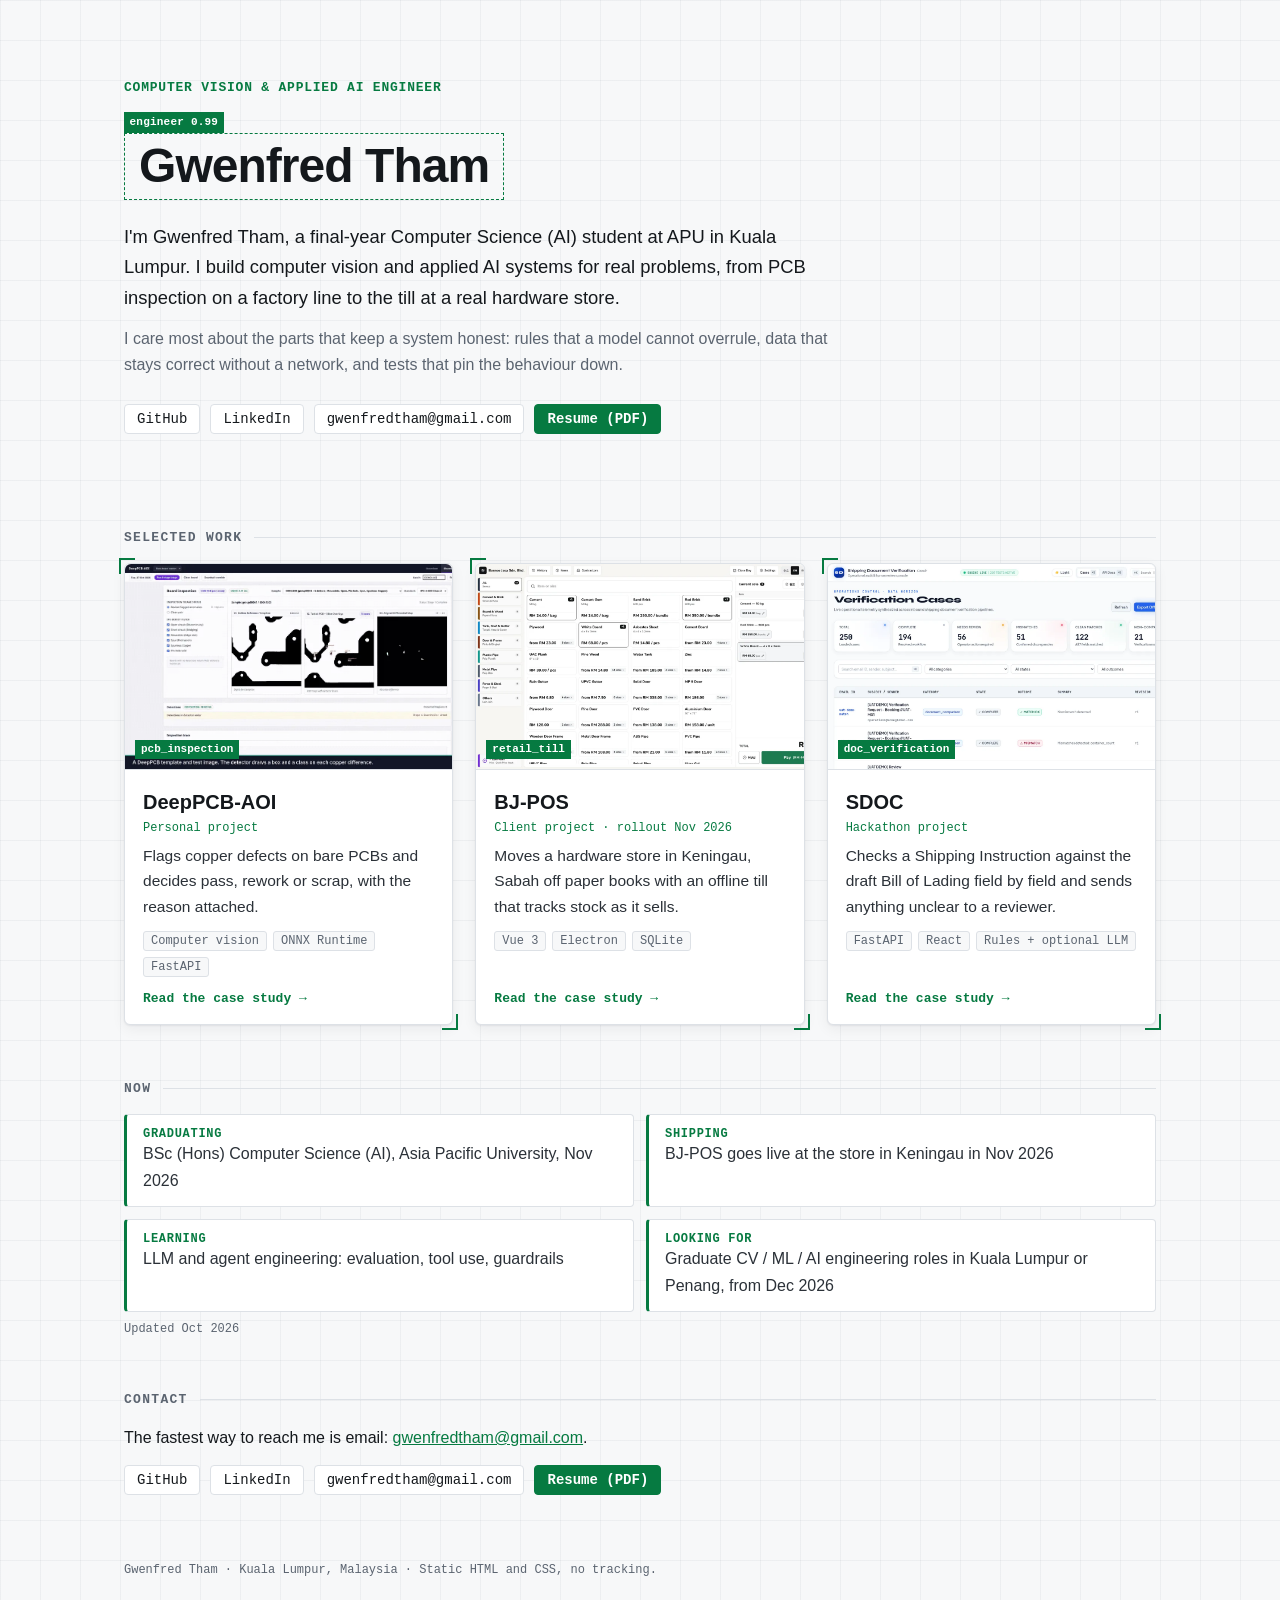
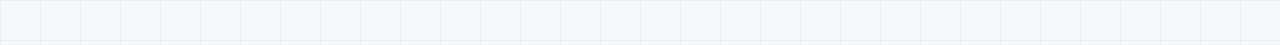
==== index.html @ 83cc3437 "Personal portfolio site" ====
<!doctype html>
<html lang="en">
<head>
<meta charset="utf-8">
<meta name="viewport" content="width=device-width, initial-scale=1">
<title>Gwenfred Tham · Computer vision &amp; applied AI engineer</title>
<meta name="description" content="Gwenfred Tham builds computer vision and applied AI systems: PCB defect inspection, an offline till for a hardware store, and shipping document verification.">
<meta property="og:title" content="Gwenfred Tham · Computer vision &amp; applied AI engineer">
<meta property="og:description" content="Gwenfred Tham builds computer vision and applied AI systems: PCB defect inspection, an offline till for a hardware store, and shipping document verification.">
<meta property="og:image" content="https://tofui03.github.io/assets/bjpos-till.webp">
<link rel="stylesheet" href="site.css">
</head>
<body class="home">
<header class="wrap hero">
  <p class="eyebrow">Computer vision &amp; applied AI engineer</p>
  <h1><span class="box">Gwenfred Tham</span></h1>
  <p class="lede">I'm Gwenfred Tham, a final-year Computer Science (AI) student at APU in Kuala Lumpur. I build computer vision and applied AI systems for real problems, from PCB inspection on a factory line to the till at a real hardware store.</p>
  <p class="lede2">I care most about the parts that keep a system honest: rules that a model cannot overrule, data that stays correct without a network, and tests that pin the behaviour down.</p>
  <nav class="contact" aria-label="Contact"><a href="https://github.com/Tofui03">GitHub</a><a href="https://www.linkedin.com/in/gwenfred-tham-262545183">LinkedIn</a><a href="mailto:gwenfredtham@gmail.com">gwenfredtham@gmail.com</a><a href="assets/Gwenfred_Tham_Resume.pdf" class="resume">Resume (PDF)</a></nav>
</header>
<main class="wrap">
  <section class="projects" aria-labelledby="work">
    <h2 class="sec"><span id="work">Selected work</span></h2>
    <div class="grid">
    <article class="card">
      <a class="card-link" href="projects/deeppcb-aoi.html">
        <figure class="thumb"><span class="det">pcb_inspection</span><img src="assets/deeppcb-boxes.webp" width="960" height="540" loading="lazy" alt="DeepPCB-AOI console showing a golden template, the test board with detector boxes, and the difference map."></figure>
        <div class="card-body">
          
          <h3>DeepPCB-AOI</h3>
          <p class="kind">Personal project</p>
          <p class="what">Flags copper defects on bare PCBs and decides pass, rework or scrap, with the reason attached.</p>
          <ul class="tags"><li>Computer vision</li><li>ONNX Runtime</li><li>FastAPI</li></ul>
          <span class="more">Read the case study</span>
        </div>
      </a>
    </article>
    <article class="card">
      <a class="card-link" href="projects/bj-pos.html">
        <figure class="thumb"><span class="det">retail_till</span><img src="assets/bjpos-till.webp" width="1280" height="720" loading="lazy" alt="BJ-POS till with a product grid of cement, bricks and boards and a cart totalling RM 442.00."></figure>
        <div class="card-body">
          
          <h3>BJ-POS</h3>
          <p class="kind">Client project · rollout Nov 2026</p>
          <p class="what">Moves a hardware store in Keningau, Sabah off paper books with an offline till that tracks stock as it sells.</p>
          <ul class="tags"><li>Vue 3</li><li>Electron</li><li>SQLite</li></ul>
          <span class="more">Read the case study</span>
        </div>
      </a>
    </article>
    <article class="card">
      <a class="card-link" href="projects/sdoc.html">
        <figure class="thumb"><span class="det">doc_verification</span><img src="assets/sdoc-console.webp" width="1280" height="720" loading="lazy" alt="SDOC review console listing shipping verification cases with match, mismatch and needs-review outcomes."></figure>
        <div class="card-body">
          
          <h3>SDOC</h3>
          <p class="kind">Hackathon project</p>
          <p class="what">Checks a Shipping Instruction against the draft Bill of Lading field by field and sends anything unclear to a reviewer.</p>
          <ul class="tags"><li>FastAPI</li><li>React</li><li>Rules + optional LLM</li></ul>
          <span class="more">Read the case study</span>
        </div>
      </a>
    </article>
    </div>
  </section>
  <section class="now" aria-labelledby="now">
    <h2 class="sec"><span id="now">Now</span></h2>
    <ul class="now-list"><li><span class='k'>Graduating</span><span class='v'>BSc (Hons) Computer Science (AI), Asia Pacific University, Nov 2026</span></li><li><span class='k'>Shipping</span><span class='v'>BJ-POS goes live at the store in Keningau in Nov 2026</span></li><li><span class='k'>Learning</span><span class='v'>LLM and agent engineering: evaluation, tool use, guardrails</span></li><li><span class='k'>Looking for</span><span class='v'>Graduate CV / ML / AI engineering roles in Kuala Lumpur or Penang, from Dec 2026</span></li></ul>
    <p class="updated">Updated Oct 2026</p>
  </section>
  <section class="reach" aria-labelledby="contact">
    <h2 class="sec"><span id="contact">Contact</span></h2>
    <p>The fastest way to reach me is email: <a href="mailto:gwenfredtham@gmail.com">gwenfredtham@gmail.com</a>.</p>
    <nav class="contact" aria-label="Contact links"><a href="https://github.com/Tofui03">GitHub</a><a href="https://www.linkedin.com/in/gwenfred-tham-262545183">LinkedIn</a><a href="mailto:gwenfredtham@gmail.com">gwenfredtham@gmail.com</a><a href="assets/Gwenfred_Tham_Resume.pdf" class="resume">Resume (PDF)</a></nav>
  </section>
</main>
<footer class="wrap foot"><p>Gwenfred Tham · Kuala Lumpur, Malaysia · Static HTML and CSS, no tracking.</p></footer>
</body>
</html>
---- site.css ----
/* Site theme: style B, light ("light technical"). Accent #067a41 = 5.4:1 on white, 5.1:1 on --bg (WCAG AA). */
:root{--bg:#f7f8f9;--panel:#ffffff;--ink:#14181c;--body:#2b3138;--muted:#5b6470;--line:#dde1e6;--accent:#067a41;--accent-soft:#e8f3ec;--on-accent:#ffffff;
 --shadow:0 1px 2px rgba(16,24,32,.06),0 4px 14px rgba(16,24,32,.06);
 --mono:ui-monospace,"SFMono-Regular","JetBrains Mono",Menlo,Consolas,monospace}
*{box-sizing:border-box}
body{margin:0;color:var(--ink);font:16px/1.65 -apple-system,BlinkMacSystemFont,"Segoe UI",Roboto,"Helvetica Neue",Arial,sans-serif;
 background-color:var(--bg);
 background-image:linear-gradient(rgba(20,40,60,.045) 1px,transparent 1px),linear-gradient(90deg,rgba(20,40,60,.045) 1px,transparent 1px);
 background-size:40px 40px}
a{color:var(--accent)}
a:focus-visible{outline:2px solid var(--accent);outline-offset:3px}
.wrap{max-width:1080px;margin:0 auto;padding:0 24px}
.hero{padding:80px 24px 40px}
.eyebrow{font:600 13px var(--mono);color:var(--accent);letter-spacing:.06em;text-transform:uppercase;margin:0 0 38px}
h1{font-size:3rem;line-height:1.1;margin:0 0 22px;letter-spacing:-.02em;font-weight:700}
.box{position:relative;display:inline-block;padding:6px 14px;border:1.5px dashed var(--accent)}
.box::before{content:"engineer 0.99";position:absolute;left:-1.5px;top:-22px;font:600 11px/1 var(--mono);background:var(--accent);color:var(--on-accent);padding:5px 6px;letter-spacing:.02em}
.lede{font-size:1.15rem;max-width:44rem;margin:0 0 .8rem;color:var(--ink)}
.lede2{color:var(--muted);max-width:44rem;margin:0 0 1.6rem}
.contact{display:flex;flex-wrap:wrap;gap:10px;align-items:center}
.contact a{font:14px var(--mono);color:var(--ink);text-decoration:none;border:1px solid var(--line);background:var(--panel);padding:6px 12px;border-radius:4px}
.contact a:hover{border-color:var(--accent);color:var(--accent)}
.contact a.resume{background:var(--accent);border-color:var(--accent);color:var(--on-accent);font-weight:600}
.contact a.resume:hover{background:#05663a;color:var(--on-accent)}
.sec{font:600 13px var(--mono);color:var(--muted);text-transform:uppercase;letter-spacing:.1em;margin:56px 0 18px;display:flex;align-items:center;gap:12px}
.sec::after{content:"";flex:1;height:1px;background:var(--line)}
.grid{display:grid;grid-template-columns:repeat(3,1fr);gap:22px}
.card{position:relative;background:var(--panel);border:1px solid var(--line);border-radius:6px;box-shadow:var(--shadow);transition:border-color .15s,box-shadow .15s}
.card::before,.card::after{content:"";position:absolute;width:14px;height:14px;border:2px solid var(--accent);pointer-events:none}
.card::before{top:-6px;left:-6px;border-right:0;border-bottom:0}
.card::after{bottom:-6px;right:-6px;border-left:0;border-top:0}
.card:hover{border-color:var(--accent);box-shadow:0 2px 4px rgba(16,24,32,.08),0 10px 24px rgba(16,24,32,.08)}
.card-link{display:flex;flex-direction:column;height:100%;color:inherit;text-decoration:none}
.thumb{position:relative;margin:0;border-bottom:1px solid var(--line);overflow:hidden;border-radius:6px 6px 0 0;background:#eef0f2}
.thumb img{display:block;width:100%;height:auto;aspect-ratio:16/10;object-fit:cover;object-position:top left}
.det{position:absolute;left:10px;bottom:10px;z-index:1;font:600 11px/1 var(--mono);background:var(--accent);color:var(--on-accent);padding:4px 6px}
.card-body{padding:16px 18px 18px;display:flex;flex-direction:column;flex:1}
.card h3{margin:0;font-size:1.25rem}
.kind{font:12px var(--mono);color:var(--accent);margin:2px 0 8px}
.what{margin:0 0 12px;color:var(--body);font-size:.97rem}
.tags{list-style:none;padding:0;margin:0 0 14px;display:flex;flex-wrap:wrap;gap:6px}
.tags li{font:12px var(--mono);color:var(--muted);background:var(--bg);border:1px solid var(--line);padding:2px 7px;border-radius:3px}
.more{margin-top:auto;font:600 13px var(--mono);color:var(--accent)}
.more::after{content:" \2192"}
.now-list{list-style:none;padding:0;margin:0;display:grid;grid-template-columns:repeat(2,1fr);gap:12px}
.now-list li{background:var(--panel);border:1px solid var(--line);border-left:3px solid var(--accent);padding:12px 16px;border-radius:4px;color:var(--body)}
.now-list .k{display:block;font:600 12px var(--mono);color:var(--accent);text-transform:uppercase;letter-spacing:.06em}
.updated{font:12px var(--mono);color:var(--muted);margin:10px 0 0}
.reach p{margin:0 0 14px}
.foot{padding:56px 24px;font:12px var(--mono);color:var(--muted)}
@media (max-width:900px){.grid{grid-template-columns:1fr 1fr}}
@media (max-width:620px){
 .hero{padding:52px 20px 24px}.wrap{padding-left:20px;padding-right:20px}
 h1{font-size:2.1rem}
 .grid,.now-list{grid-template-columns:1fr}
}
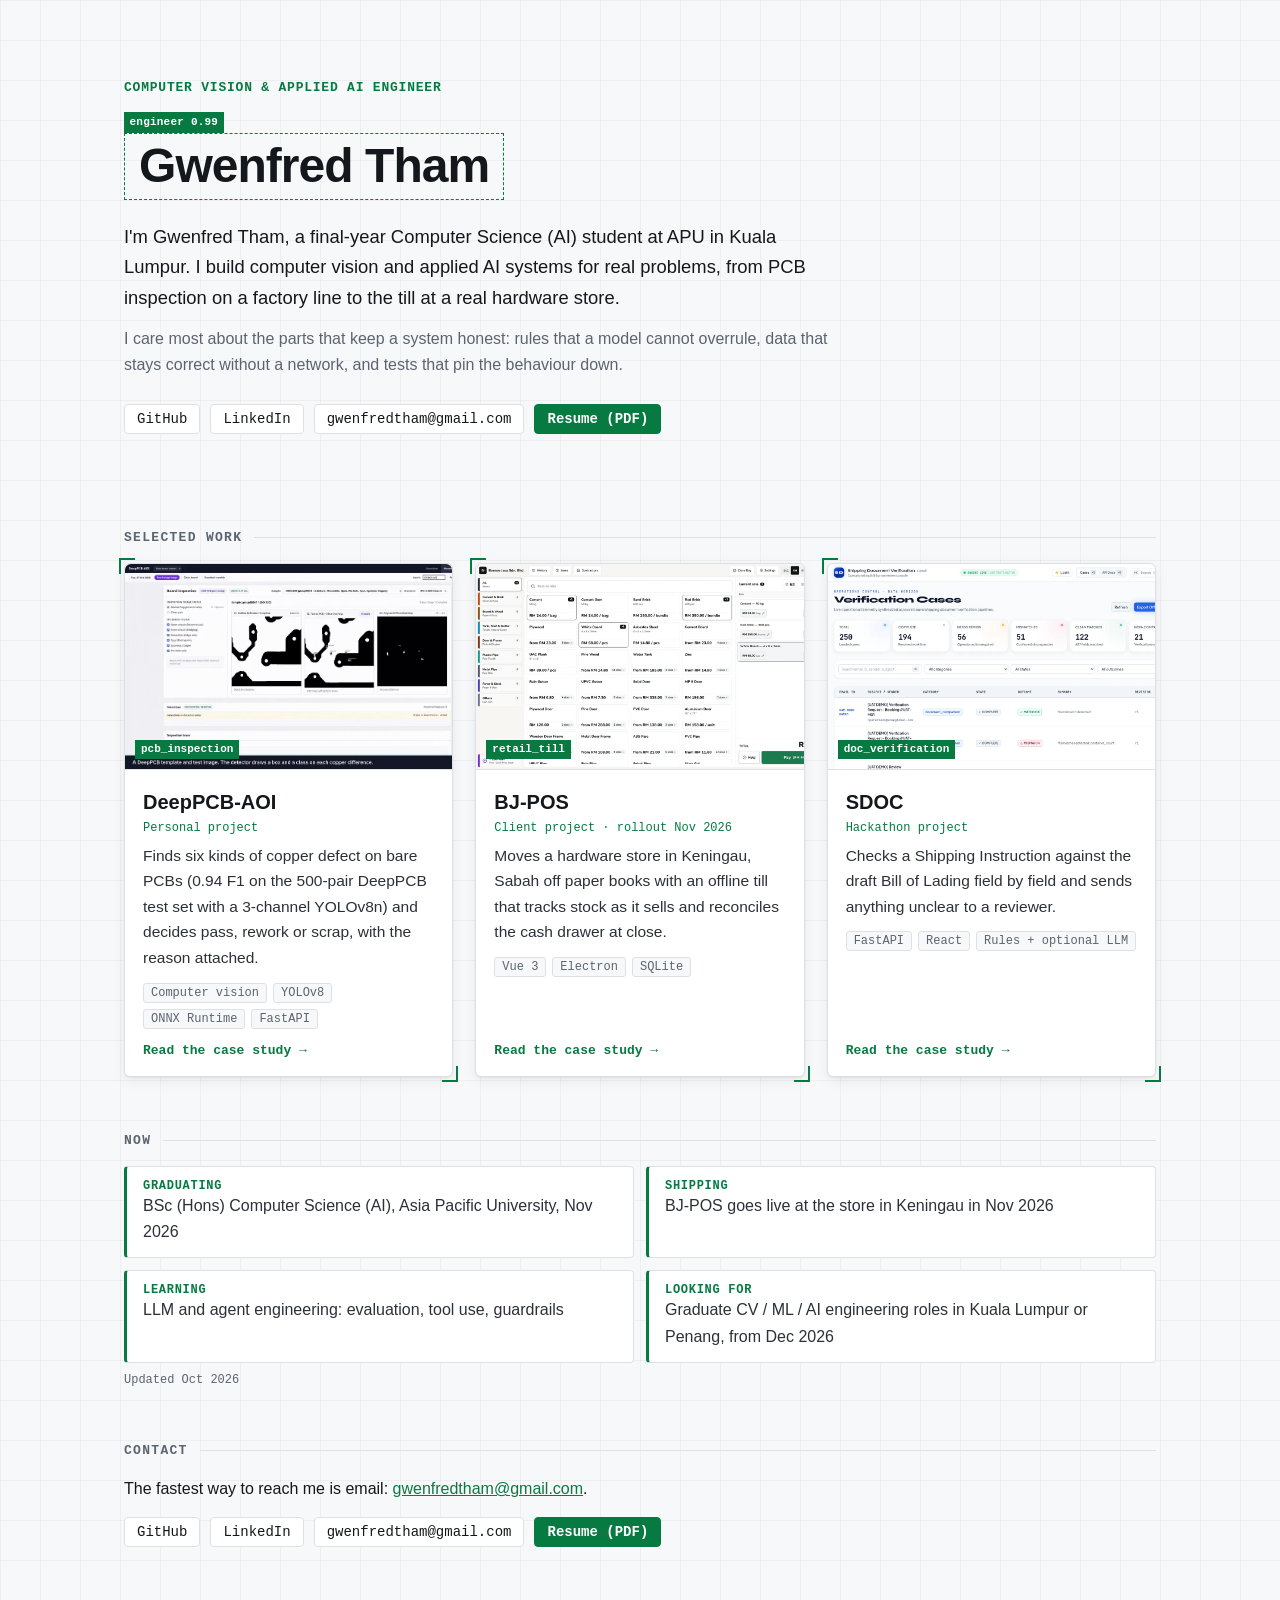
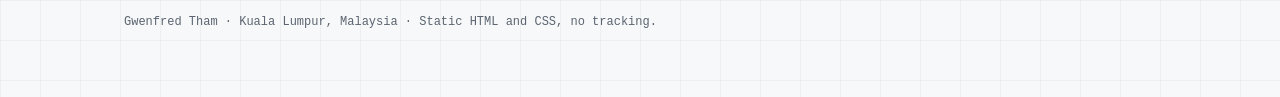
==== commit 92989823: "Update DeepPCB-AOI and BJ-POS: YOLOv8 results, reconciliation, resume v5" ====
--- a/index.html
+++ b/index.html
@@ -29,8 +29,8 @@
           
           <h3>DeepPCB-AOI</h3>
           <p class="kind">Personal project</p>
-          <p class="what">Flags copper defects on bare PCBs and decides pass, rework or scrap, with the reason attached.</p>
-          <ul class="tags"><li>Computer vision</li><li>ONNX Runtime</li><li>FastAPI</li></ul>
+          <p class="what">Finds six kinds of copper defect on bare PCBs (0.94 F1 on the 500-pair DeepPCB test set with a 3-channel YOLOv8n) and decides pass, rework or scrap, with the reason attached.</p>
+          <ul class="tags"><li>Computer vision</li><li>YOLOv8</li><li>ONNX Runtime</li><li>FastAPI</li></ul>
           <span class="more">Read the case study</span>
         </div>
       </a>
@@ -42,7 +42,7 @@
           
           <h3>BJ-POS</h3>
           <p class="kind">Client project · rollout Nov 2026</p>
-          <p class="what">Moves a hardware store in Keningau, Sabah off paper books with an offline till that tracks stock as it sells.</p>
+          <p class="what">Moves a hardware store in Keningau, Sabah off paper books with an offline till that tracks stock as it sells and reconciles the cash drawer at close.</p>
           <ul class="tags"><li>Vue 3</li><li>Electron</li><li>SQLite</li></ul>
           <span class="more">Read the case study</span>
         </div>
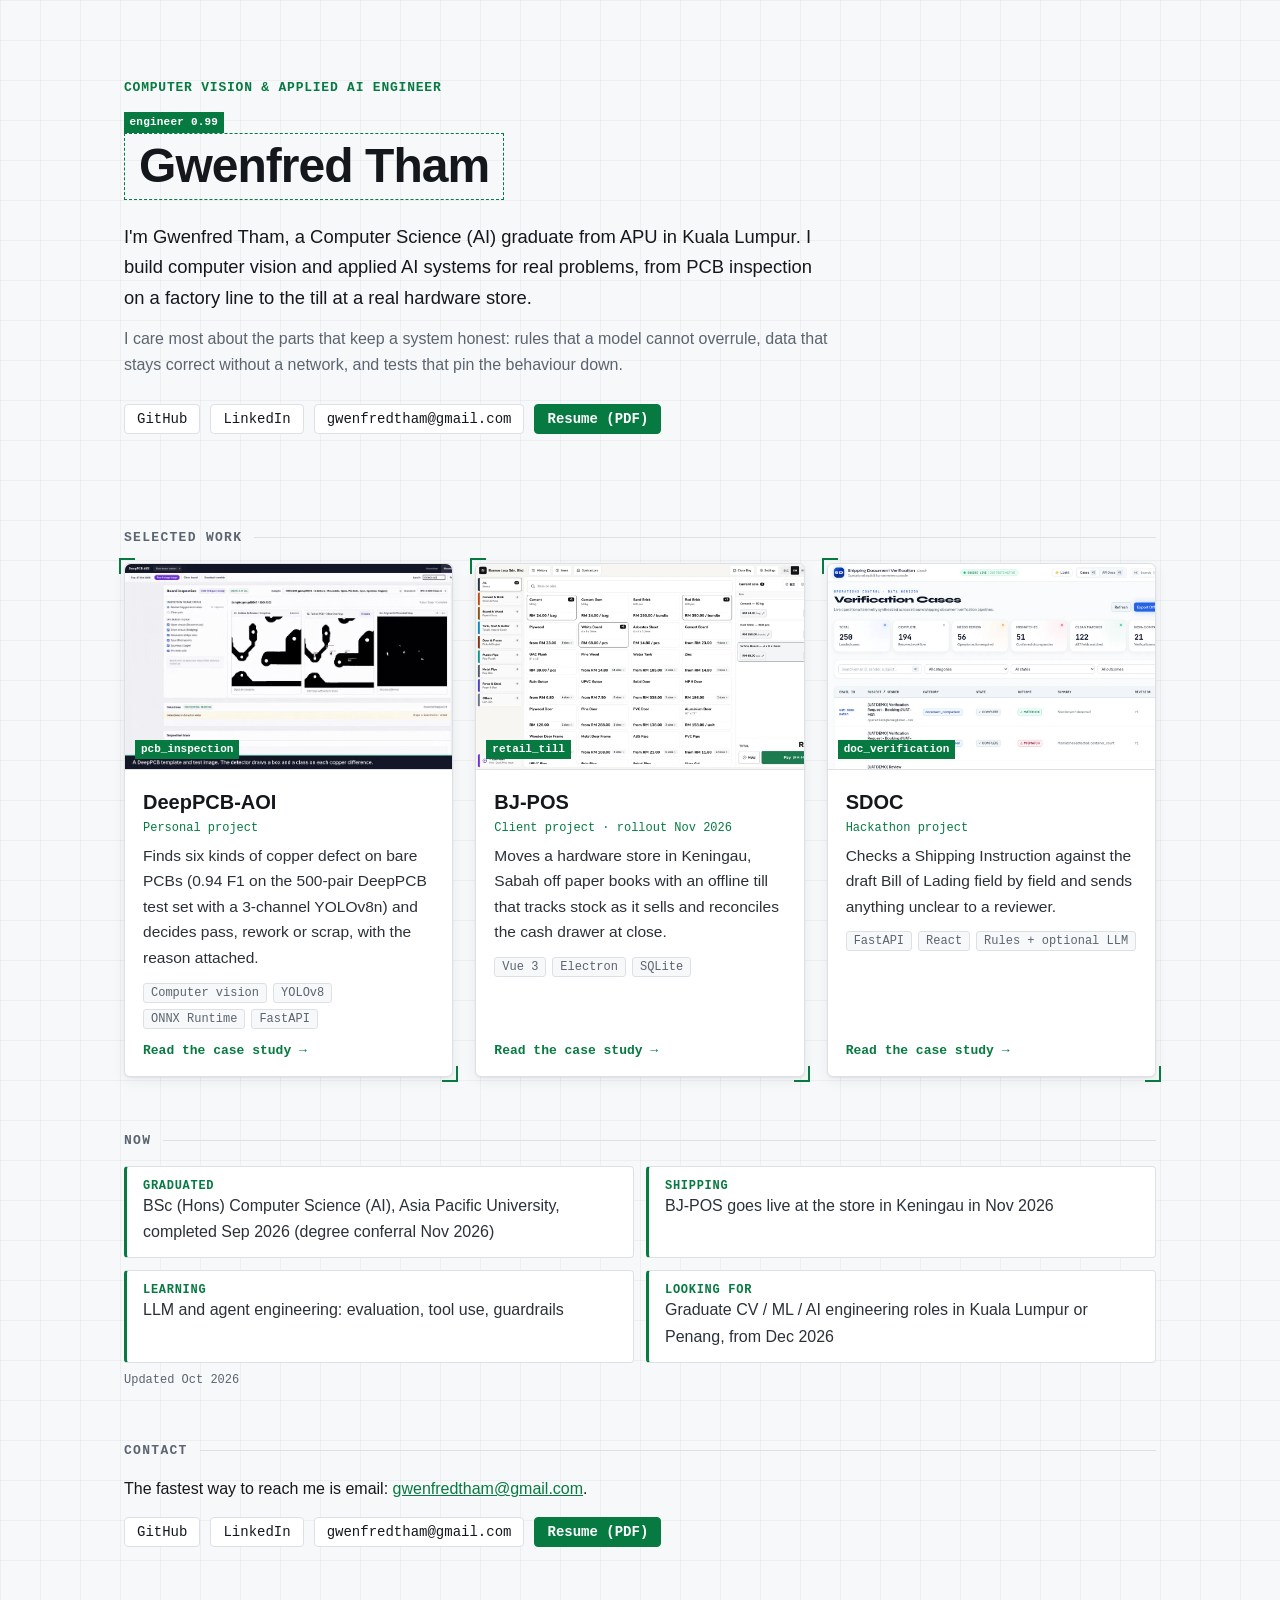
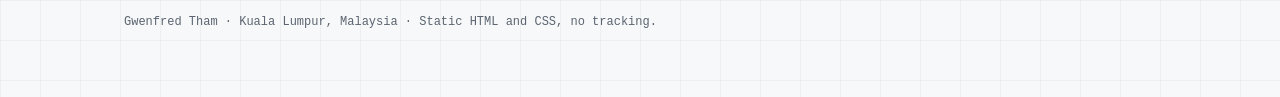
==== commit 77c61caf: "Update graduation status" ====
--- a/index.html
+++ b/index.html
@@ -14,7 +14,7 @@
 <header class="wrap hero">
   <p class="eyebrow">Computer vision &amp; applied AI engineer</p>
   <h1><span class="box">Gwenfred Tham</span></h1>
-  <p class="lede">I'm Gwenfred Tham, a final-year Computer Science (AI) student at APU in Kuala Lumpur. I build computer vision and applied AI systems for real problems, from PCB inspection on a factory line to the till at a real hardware store.</p>
+  <p class="lede">I'm Gwenfred Tham, a Computer Science (AI) graduate from APU in Kuala Lumpur. I build computer vision and applied AI systems for real problems, from PCB inspection on a factory line to the till at a real hardware store.</p>
   <p class="lede2">I care most about the parts that keep a system honest: rules that a model cannot overrule, data that stays correct without a network, and tests that pin the behaviour down.</p>
   <nav class="contact" aria-label="Contact"><a href="https://github.com/Tofui03">GitHub</a><a href="https://www.linkedin.com/in/gwenfred-tham-262545183">LinkedIn</a><a href="mailto:gwenfredtham@gmail.com">gwenfredtham@gmail.com</a><a href="assets/Gwenfred_Tham_Resume.pdf" class="resume">Resume (PDF)</a></nav>
 </header>
@@ -65,7 +65,7 @@
   </section>
   <section class="now" aria-labelledby="now">
     <h2 class="sec"><span id="now">Now</span></h2>
-    <ul class="now-list"><li><span class='k'>Graduating</span><span class='v'>BSc (Hons) Computer Science (AI), Asia Pacific University, Nov 2026</span></li><li><span class='k'>Shipping</span><span class='v'>BJ-POS goes live at the store in Keningau in Nov 2026</span></li><li><span class='k'>Learning</span><span class='v'>LLM and agent engineering: evaluation, tool use, guardrails</span></li><li><span class='k'>Looking for</span><span class='v'>Graduate CV / ML / AI engineering roles in Kuala Lumpur or Penang, from Dec 2026</span></li></ul>
+    <ul class="now-list"><li><span class='k'>Graduated</span><span class='v'>BSc (Hons) Computer Science (AI), Asia Pacific University, completed Sep 2026 (degree conferral Nov 2026)</span></li><li><span class='k'>Shipping</span><span class='v'>BJ-POS goes live at the store in Keningau in Nov 2026</span></li><li><span class='k'>Learning</span><span class='v'>LLM and agent engineering: evaluation, tool use, guardrails</span></li><li><span class='k'>Looking for</span><span class='v'>Graduate CV / ML / AI engineering roles in Kuala Lumpur or Penang, from Dec 2026</span></li></ul>
     <p class="updated">Updated Oct 2026</p>
   </section>
   <section class="reach" aria-labelledby="contact">
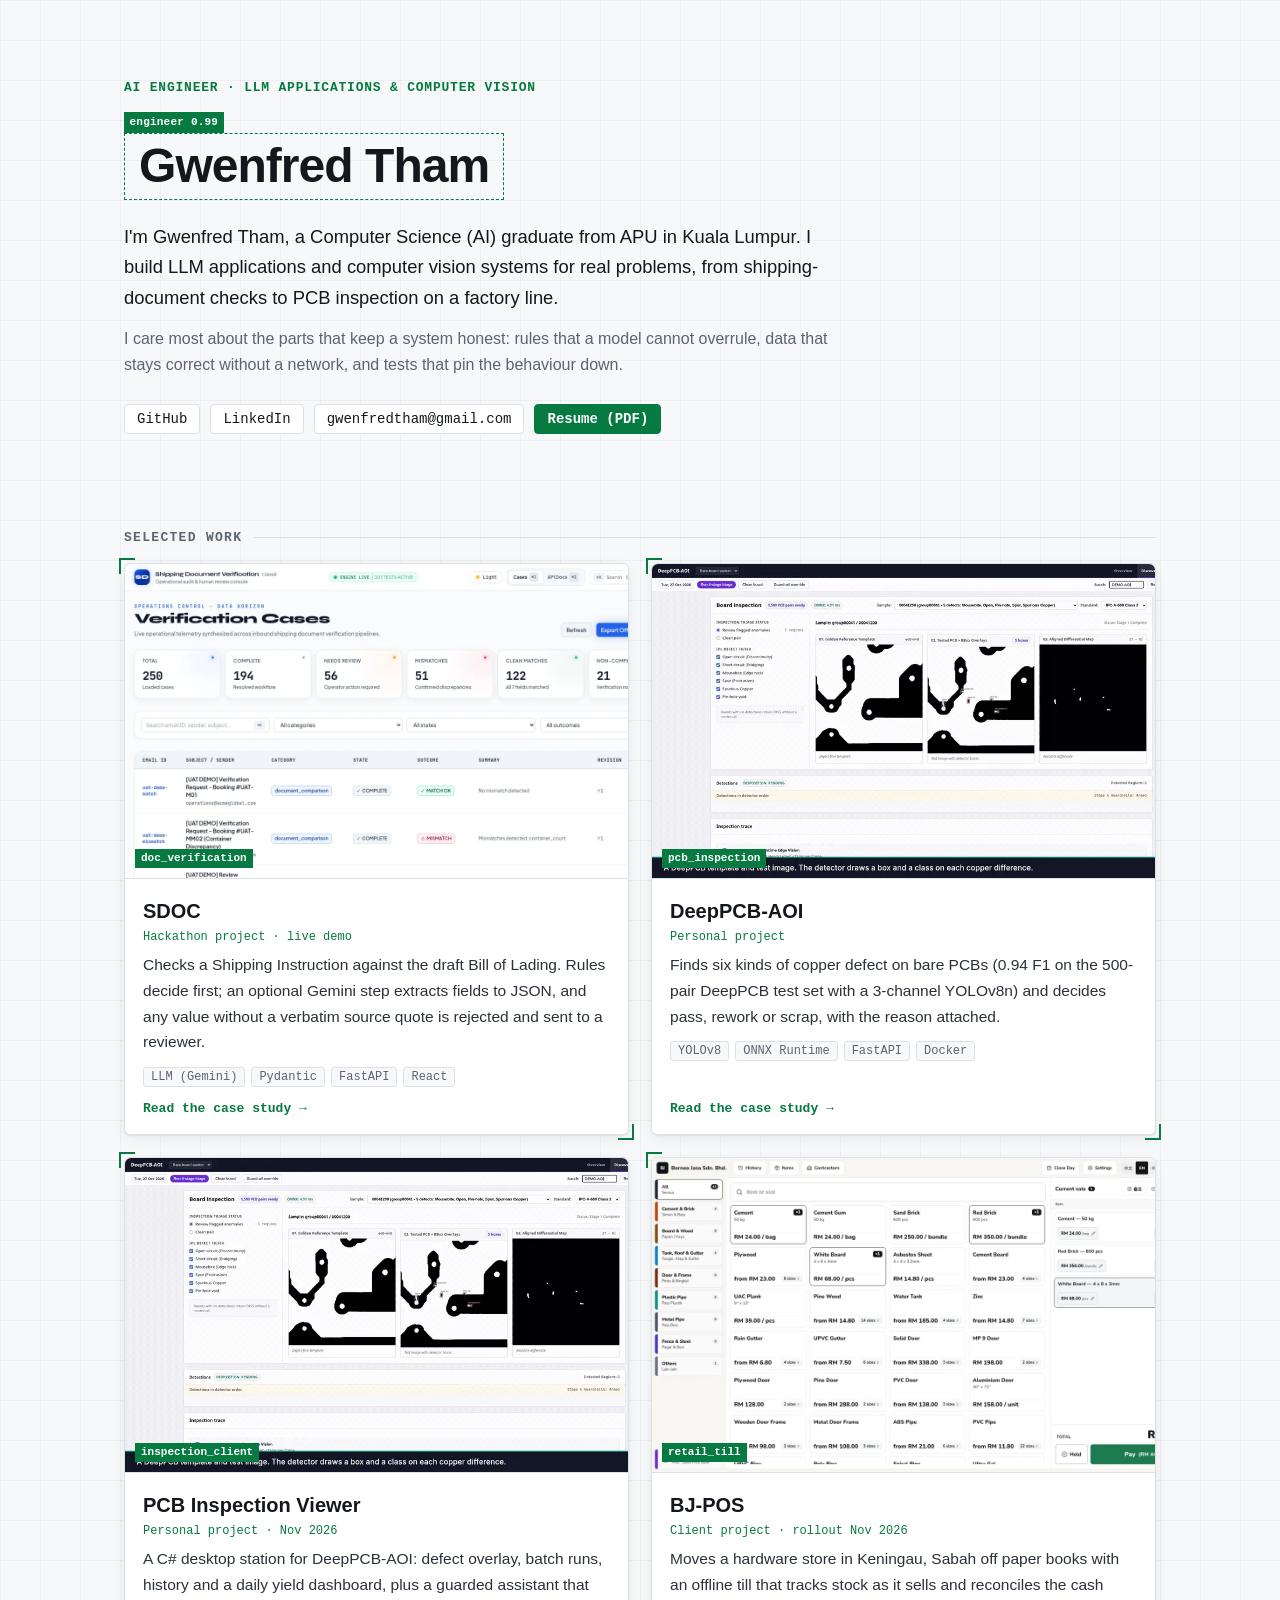
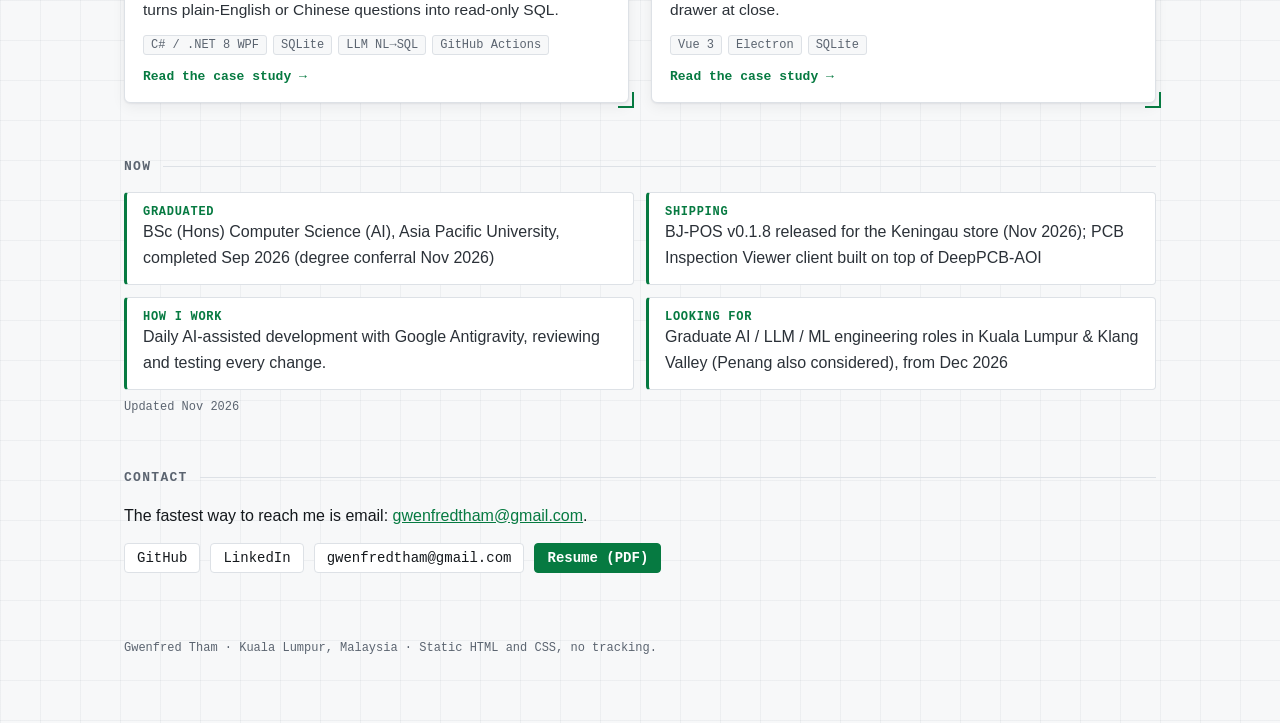
==== commit 553a3b37: "Update the portfolio for LLM work and the PCB Inspection Viewer. Retitle the home page, reorder the " ====
--- a/index.html
+++ b/index.html
@@ -3,18 +3,18 @@
 <head>
 <meta charset="utf-8">
 <meta name="viewport" content="width=device-width, initial-scale=1">
-<title>Gwenfred Tham · Computer vision &amp; applied AI engineer</title>
-<meta name="description" content="Gwenfred Tham builds computer vision and applied AI systems: PCB defect inspection, an offline till for a hardware store, and shipping document verification.">
-<meta property="og:title" content="Gwenfred Tham · Computer vision &amp; applied AI engineer">
-<meta property="og:description" content="Gwenfred Tham builds computer vision and applied AI systems: PCB defect inspection, an offline till for a hardware store, and shipping document verification.">
+<title>Gwenfred Tham · AI engineer · LLM applications &amp; computer vision</title>
+<meta name="description" content="Gwenfred Tham builds tested LLM and computer vision systems: LLM document verification, PCB defect inspection with a 0.94 F1 detector, and a desktop inspection client with guarded natural-language-to-SQL.">
+<meta property="og:title" content="Gwenfred Tham · AI engineer · LLM applications &amp; computer vision">
+<meta property="og:description" content="Gwenfred Tham builds tested LLM and computer vision systems: LLM document verification, PCB defect inspection with a 0.94 F1 detector, and a desktop inspection client with guarded natural-language-to-SQL.">
 <meta property="og:image" content="https://tofui03.github.io/assets/bjpos-till.webp">
 <link rel="stylesheet" href="site.css">
 </head>
 <body class="home">
 <header class="wrap hero">
-  <p class="eyebrow">Computer vision &amp; applied AI engineer</p>
+  <p class="eyebrow">AI engineer · LLM applications &amp; computer vision</p>
   <h1><span class="box">Gwenfred Tham</span></h1>
-  <p class="lede">I'm Gwenfred Tham, a Computer Science (AI) graduate from APU in Kuala Lumpur. I build computer vision and applied AI systems for real problems, from PCB inspection on a factory line to the till at a real hardware store.</p>
+  <p class="lede">I'm Gwenfred Tham, a Computer Science (AI) graduate from APU in Kuala Lumpur. I build LLM applications and computer vision systems for real problems, from shipping-document checks to PCB inspection on a factory line.</p>
   <p class="lede2">I care most about the parts that keep a system honest: rules that a model cannot overrule, data that stays correct without a network, and tests that pin the behaviour down.</p>
   <nav class="contact" aria-label="Contact"><a href="https://github.com/Tofui03">GitHub</a><a href="https://www.linkedin.com/in/gwenfred-tham-262545183">LinkedIn</a><a href="mailto:gwenfredtham@gmail.com">gwenfredtham@gmail.com</a><a href="assets/Gwenfred_Tham_Resume.pdf" class="resume">Resume (PDF)</a></nav>
 </header>
@@ -23,14 +23,37 @@
     <h2 class="sec"><span id="work">Selected work</span></h2>
     <div class="grid">
     <article class="card">
+      <a class="card-link" href="projects/sdoc.html">
+        <figure class="thumb"><span class="det">doc_verification</span><img src="assets/sdoc-console.webp" width="1280" height="720" loading="lazy" alt="SDOC review console listing shipping verification cases with match, mismatch and needs-review outcomes."></figure>
+        <div class="card-body">
+          <h3>SDOC</h3>
+          <p class="kind">Hackathon project · live demo</p>
+          <p class="what">Checks a Shipping Instruction against the draft Bill of Lading. Rules decide first; an optional Gemini step extracts fields to JSON, and any value without a verbatim source quote is rejected and sent to a reviewer.</p>
+          <ul class="tags"><li>LLM (Gemini)</li><li>Pydantic</li><li>FastAPI</li><li>React</li></ul>
+          <span class="more">Read the case study</span>
+        </div>
+      </a>
+    </article>
+    <article class="card">
       <a class="card-link" href="projects/deeppcb-aoi.html">
         <figure class="thumb"><span class="det">pcb_inspection</span><img src="assets/deeppcb-boxes.webp" width="960" height="540" loading="lazy" alt="DeepPCB-AOI console showing a golden template, the test board with detector boxes, and the difference map."></figure>
         <div class="card-body">
-          
           <h3>DeepPCB-AOI</h3>
           <p class="kind">Personal project</p>
           <p class="what">Finds six kinds of copper defect on bare PCBs (0.94 F1 on the 500-pair DeepPCB test set with a 3-channel YOLOv8n) and decides pass, rework or scrap, with the reason attached.</p>
-          <ul class="tags"><li>Computer vision</li><li>YOLOv8</li><li>ONNX Runtime</li><li>FastAPI</li></ul>
+          <ul class="tags"><li>YOLOv8</li><li>ONNX Runtime</li><li>FastAPI</li><li>Docker</li></ul>
+          <span class="more">Read the case study</span>
+        </div>
+      </a>
+    </article>
+    <article class="card">
+      <a class="card-link" href="projects/pcb-inspection-viewer.html">
+        <figure class="thumb"><span class="det">inspection_client</span><img src="assets/deeppcb-boxes.webp" width="960" height="540" loading="lazy" alt="DeepPCB-AOI backend detection output: a golden template, the test board with detector boxes, and the difference map. This is not a screenshot of the PCB Inspection Viewer desktop UI."></figure>
+        <div class="card-body">
+          <h3>PCB Inspection Viewer</h3>
+          <p class="kind">Personal project · Nov 2026</p>
+          <p class="what">A C# desktop station for DeepPCB-AOI: defect overlay, batch runs, history and a daily yield dashboard, plus a guarded assistant that turns plain-English or Chinese questions into read-only SQL.</p>
+          <ul class="tags"><li>C# / .NET 8 WPF</li><li>SQLite</li><li>LLM NL→SQL</li><li>GitHub Actions</li></ul>
           <span class="more">Read the case study</span>
         </div>
       </a>
@@ -39,7 +62,6 @@
       <a class="card-link" href="projects/bj-pos.html">
         <figure class="thumb"><span class="det">retail_till</span><img src="assets/bjpos-till.webp" width="1280" height="720" loading="lazy" alt="BJ-POS till with a product grid of cement, bricks and boards and a cart totalling RM 442.00."></figure>
         <div class="card-body">
-          
           <h3>BJ-POS</h3>
           <p class="kind">Client project · rollout Nov 2026</p>
           <p class="what">Moves a hardware store in Keningau, Sabah off paper books with an offline till that tracks stock as it sells and reconciles the cash drawer at close.</p>
@@ -48,25 +70,12 @@
         </div>
       </a>
     </article>
-    <article class="card">
-      <a class="card-link" href="projects/sdoc.html">
-        <figure class="thumb"><span class="det">doc_verification</span><img src="assets/sdoc-console.webp" width="1280" height="720" loading="lazy" alt="SDOC review console listing shipping verification cases with match, mismatch and needs-review outcomes."></figure>
-        <div class="card-body">
-          
-          <h3>SDOC</h3>
-          <p class="kind">Hackathon project</p>
-          <p class="what">Checks a Shipping Instruction against the draft Bill of Lading field by field and sends anything unclear to a reviewer.</p>
-          <ul class="tags"><li>FastAPI</li><li>React</li><li>Rules + optional LLM</li></ul>
-          <span class="more">Read the case study</span>
-        </div>
-      </a>
-    </article>
     </div>
   </section>
   <section class="now" aria-labelledby="now">
     <h2 class="sec"><span id="now">Now</span></h2>
-    <ul class="now-list"><li><span class='k'>Graduated</span><span class='v'>BSc (Hons) Computer Science (AI), Asia Pacific University, completed Sep 2026 (degree conferral Nov 2026)</span></li><li><span class='k'>Shipping</span><span class='v'>BJ-POS goes live at the store in Keningau in Nov 2026</span></li><li><span class='k'>Learning</span><span class='v'>LLM and agent engineering: evaluation, tool use, guardrails</span></li><li><span class='k'>Looking for</span><span class='v'>Graduate CV / ML / AI engineering roles in Kuala Lumpur or Penang, from Dec 2026</span></li></ul>
-    <p class="updated">Updated Oct 2026</p>
+    <ul class="now-list"><li><span class="k">Graduated</span><span class="v">BSc (Hons) Computer Science (AI), Asia Pacific University, completed Sep 2026 (degree conferral Nov 2026)</span></li><li><span class="k">Shipping</span><span class="v">BJ-POS v0.1.8 released for the Keningau store (Nov 2026); PCB Inspection Viewer client built on top of DeepPCB-AOI</span></li><li><span class="k">How I work</span><span class="v">Daily AI-assisted development with Google Antigravity, reviewing and testing every change.</span></li><li><span class="k">Looking for</span><span class="v">Graduate AI / LLM / ML engineering roles in Kuala Lumpur &amp; Klang Valley (Penang also considered), from Dec 2026</span></li></ul>
+    <p class="updated">Updated Nov 2026</p>
   </section>
   <section class="reach" aria-labelledby="contact">
     <h2 class="sec"><span id="contact">Contact</span></h2>
--- a/site.css
+++ b/site.css
@@ -24,7 +24,7 @@
 .contact a.resume:hover{background:#05663a;color:var(--on-accent)}
 .sec{font:600 13px var(--mono);color:var(--muted);text-transform:uppercase;letter-spacing:.1em;margin:56px 0 18px;display:flex;align-items:center;gap:12px}
 .sec::after{content:"";flex:1;height:1px;background:var(--line)}
-.grid{display:grid;grid-template-columns:repeat(3,1fr);gap:22px}
+.grid{display:grid;grid-template-columns:repeat(2,1fr);gap:22px}
 .card{position:relative;background:var(--panel);border:1px solid var(--line);border-radius:6px;box-shadow:var(--shadow);transition:border-color .15s,box-shadow .15s}
 .card::before,.card::after{content:"";position:absolute;width:14px;height:14px;border:2px solid var(--accent);pointer-events:none}
 .card::before{top:-6px;left:-6px;border-right:0;border-bottom:0}
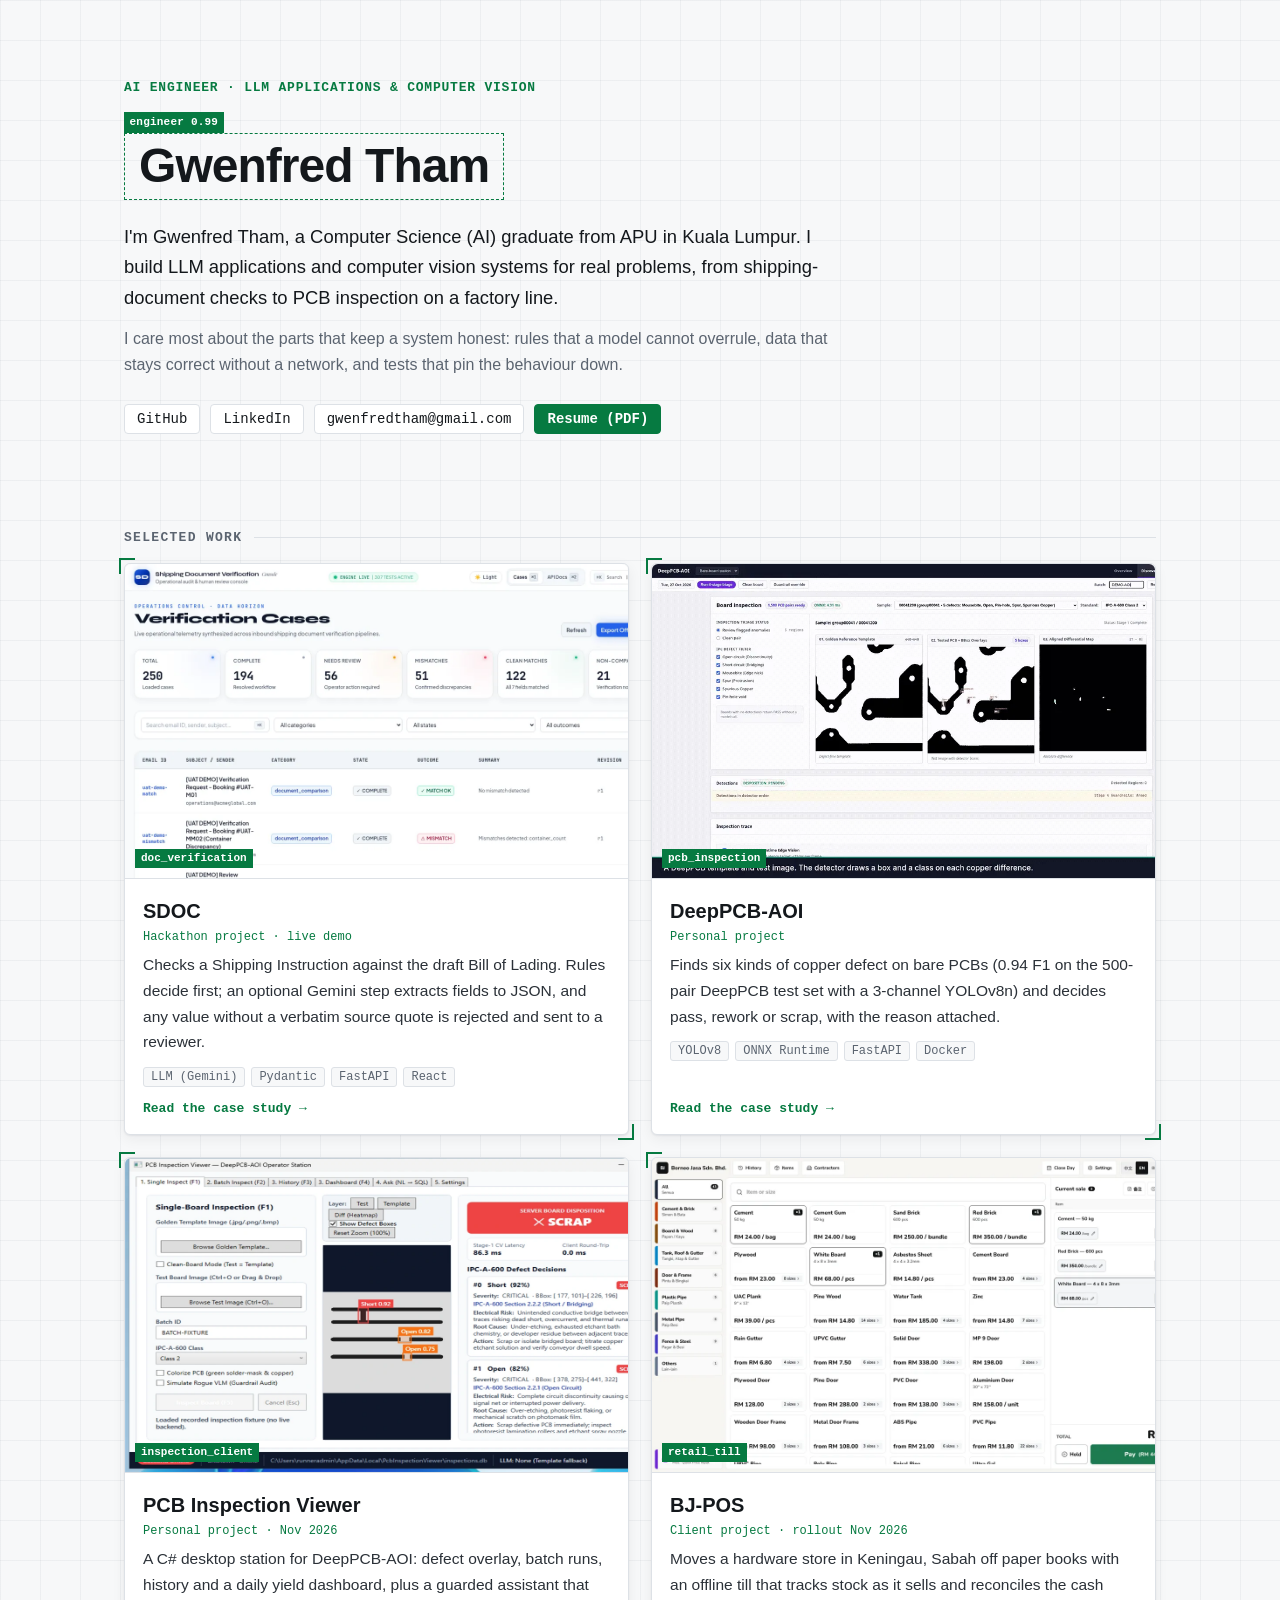
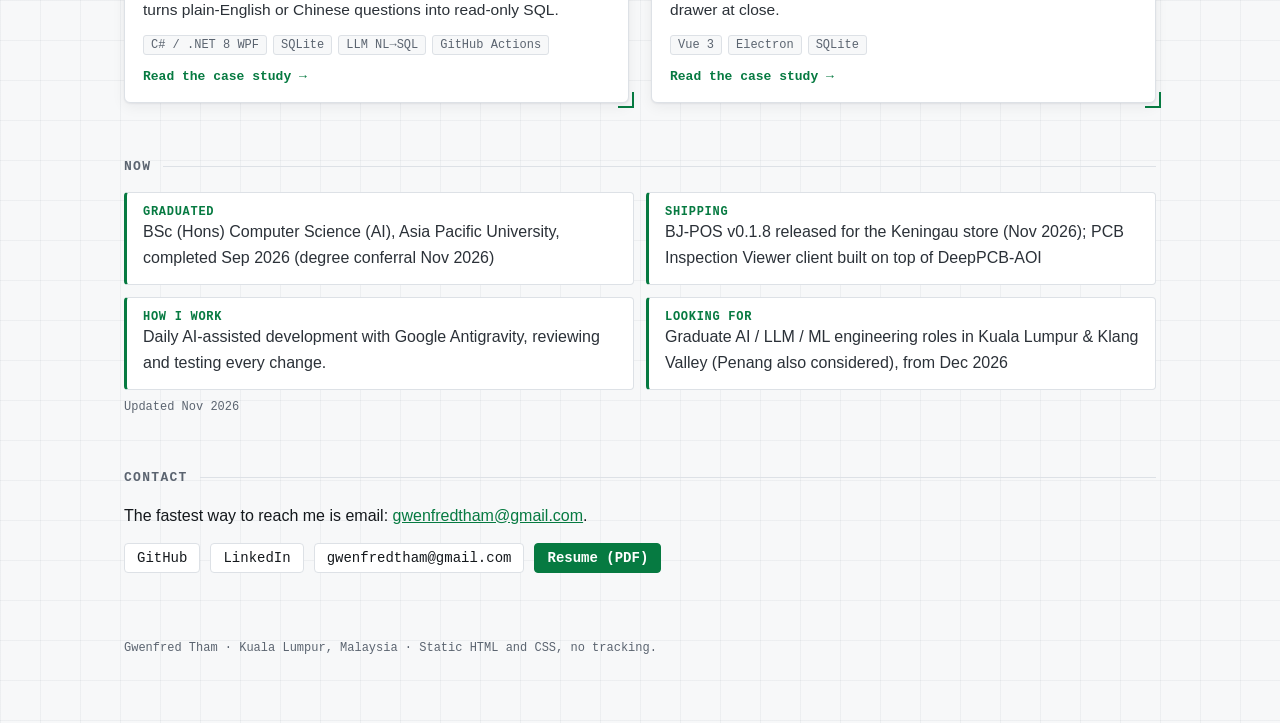
==== commit f892cdeb: "Show the real PCB Inspection Viewer capture. Crop the terminal strip off the CI screenshot and use i" ====
--- a/index.html
+++ b/index.html
@@ -48,7 +48,7 @@
     </article>
     <article class="card">
       <a class="card-link" href="projects/pcb-inspection-viewer.html">
-        <figure class="thumb"><span class="det">inspection_client</span><img src="assets/deeppcb-boxes.webp" width="960" height="540" loading="lazy" alt="DeepPCB-AOI backend detection output: a golden template, the test board with detector boxes, and the difference map. This is not a screenshot of the PCB Inspection Viewer desktop UI."></figure>
+        <figure class="thumb"><span class="det">inspection_client</span><img src="assets/viewer-inspect.webp" width="1280" height="720" loading="lazy" alt="PCB Inspection Viewer Inspect tab showing a SCRAP verdict with Short and Open defect boxes and IPC-A-600 decisions (recorded fixture)."></figure>
         <div class="card-body">
           <h3>PCB Inspection Viewer</h3>
           <p class="kind">Personal project · Nov 2026</p>
